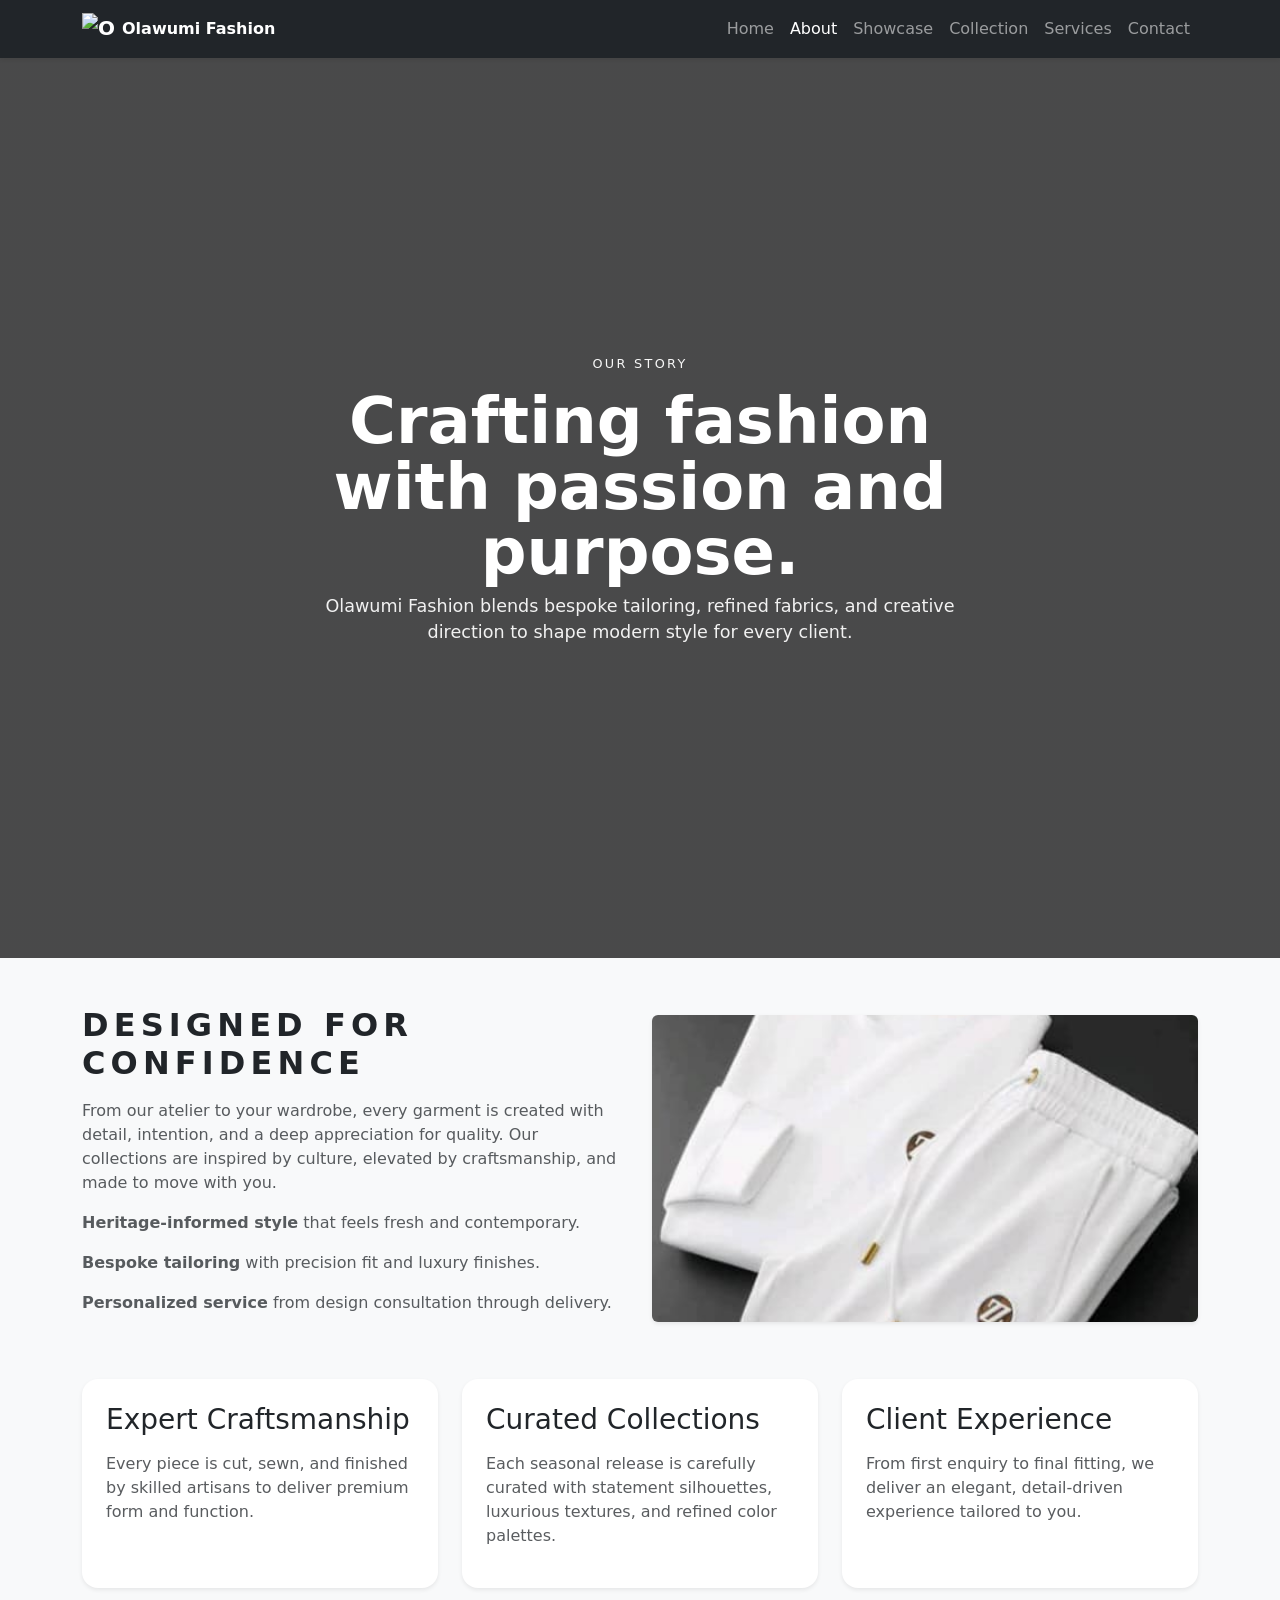
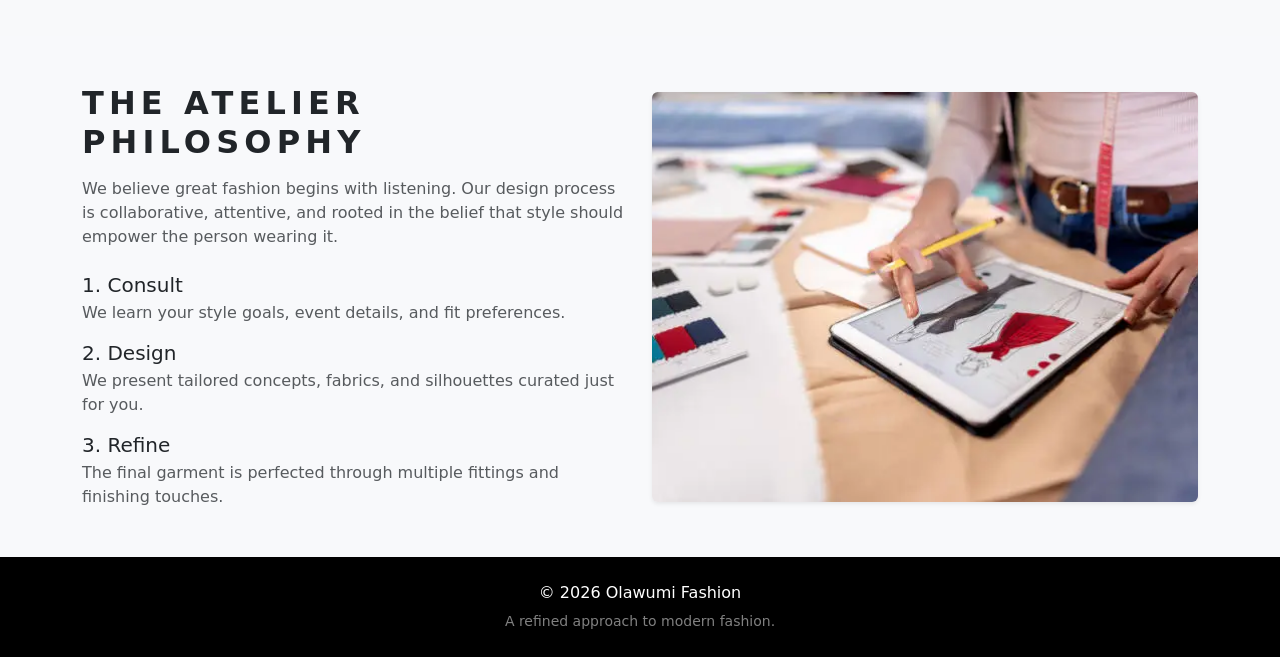
==== About.html @ b3a7b660 "land" ====
<!DOCTYPE html>
<html lang="en">
<head>
  <meta charset="utf-8" />
  <meta name="viewport" content="width=device-width, initial-scale=1" />
  <title>About — Olawumi Fashion</title>
  <link href="https://cdn.jsdelivr.net/npm/bootstrap@5.3.2/dist/css/bootstrap.min.css" rel="stylesheet" />
  <link rel="stylesheet" href="style.css" />
  <link rel="stylesheet" href="About.css" />
</head>
<body>
  <nav class="navbar navbar-expand-lg navbar-dark bg-dark sticky-top shadow-sm">
    <div class="container">
      <a class="navbar-brand d-flex align-items-center fw-bold" href="index.html">
        <img src="image/OF rbg.png" alt="Olawumi Fashion logo" class="me-2" />
        <span>Olawumi Fashion</span>
      </a>
      <button class="navbar-toggler" type="button" data-bs-toggle="collapse" data-bs-target="#navbarNav">
        <span class="navbar-toggler-icon"></span>
      </button>
      <div class="collapse navbar-collapse" id="navbarNav">
        <ul class="navbar-nav ms-auto">
          <li class="nav-item"><a class="nav-link" href="index.html#home">Home</a></li>
          <li class="nav-item"><a class="nav-link active" href="About.html">About</a></li>
          <li class="nav-item"><a class="nav-link" href="showcase.html">Showcase</a></li>
          <li class="nav-item"><a class="nav-link" href="collection.html">Collection</a></li>
          <li class="nav-item"><a class="nav-link" href="service.html">Services</a></li>
          <li class="nav-item"><a class="nav-link" href="contact.html">Contact</a></li>
        </ul>
      </div>
    </div>
  </nav>

  <main>
    <section class="hero about-hero d-flex align-items-center">
      <div class="overlay"></div>
      <div class="container text-white hero-content text-center">
        <p class="eyebrow text-uppercase mb-3">Our Story</p>
        <h1 class="display-5 fw-bold">Crafting fashion with passion and purpose.</h1>
        <p class="lead text-white-75">Olawumi Fashion blends bespoke tailoring, refined fabrics, and creative direction to shape modern style for every client.</p>
      </div>
    </section>

    <section class="py-5 bg-light">
      <div class="container">
        <div class="row align-items-center mb-5">
          <div class="col-lg-6">
            <h2 class="section-title">Designed for confidence</h2>
            <p class="text-muted">From our atelier to your wardrobe, every garment is created with detail, intention, and a deep appreciation for quality. Our collections are inspired by culture, elevated by craftsmanship, and made to move with you.</p>
            <ul class="list-unstyled text-muted">
              <li class="mb-3"><strong>Heritage-informed style</strong> that feels fresh and contemporary.</li>
              <li class="mb-3"><strong>Bespoke tailoring</strong> with precision fit and luxury finishes.</li>
              <li class="mb-3"><strong>Personalized service</strong> from design consultation through delivery.</li>
            </ul>
          </div>
          <div class="col-lg-6">
            <div class="ratio ratio-16x9 rounded overflow-hidden shadow-sm">
              <img src="Image/white.jpeg" alt="Boutique fashion studio" class="w-100 h-100 object-fit-cover" />
            </div>
          </div>
        </div>

        <div class="row g-4">
          <div class="col-md-4">
            <div class="story-card p-4 h-100 shadow-sm bg-white rounded-4">
              <h3>Expert Craftsmanship</h3>
              <p class="text-muted">Every piece is cut, sewn, and finished by skilled artisans to deliver premium form and function.</p>
            </div>
          </div>
          <div class="col-md-4">
            <div class="story-card p-4 h-100 shadow-sm bg-white rounded-4">
              <h3>Curated Collections</h3>
              <p class="text-muted">Each seasonal release is carefully curated with statement silhouettes, luxurious textures, and refined color palettes.</p>
            </div>
          </div>
          <div class="col-md-4">
            <div class="story-card p-4 h-100 shadow-sm bg-white rounded-4">
              <h3>Client Experience</h3>
              <p class="text-muted">From first enquiry to final fitting, we deliver an elegant, detail-driven experience tailored to you.</p>
            </div>
          </div>
        </div>
      </div>
    </section>

    <section class="py-5">
      <div class="container">
        <div class="row align-items-center">
          <div class="col-lg-6 order-lg-2 mb-4 mb-lg-0">
            <div class="ratio ratio-4x3 rounded overflow-hidden shadow-sm">
              <img src="Image/istockphoto-1455864808-612x612 (1).webp" alt="Designer working" class="w-100 h-100 object-fit-cover" />
            </div>
          </div>
          <div class="col-lg-6 order-lg-1">
            <h2 class="section-title">The Atelier Philosophy</h2>
            <p class="text-muted">We believe great fashion begins with listening. Our design process is collaborative, attentive, and rooted in the belief that style should empower the person wearing it.</p>
            <div class="mt-4">
              <div class="mb-3">
                <h5 class="mb-1">1. Consult</h5>
                <p class="text-muted mb-0">We learn your style goals, event details, and fit preferences.</p>
              </div>
              <div class="mb-3">
                <h5 class="mb-1">2. Design</h5>
                <p class="text-muted mb-0">We present tailored concepts, fabrics, and silhouettes curated just for you.</p>
              </div>
              <div>
                <h5 class="mb-1">3. Refine</h5>
                <p class="text-muted mb-0">The final garment is perfected through multiple fittings and finishing touches.</p>
              </div>
            </div>
          </div>
        </div>
      </div>
    </section>
  </main>

  <footer class="footer bg-black text-white py-4">
    <div class="container text-center">
      <p class="mb-1">© 2026 Olawumi Fashion</p>
      <small class="text-white-50">A refined approach to modern fashion.</small>
    </div>
  </footer>

  <script src="https://cdn.jsdelivr.net/npm/bootstrap@5.3.2/dist/js/bootstrap.bundle.min.js"></script>
</body>
</html>
---- style.css ----
body {
    margin: 0;
    font-family: "Inter", system-ui, -apple-system, BlinkMacSystemFont, "Segoe UI", sans-serif;
    background: #f8f9fb;
    color: #212529;
}

/* Navbar brand logo sizing */
.navbar-brand img {
    height: 32px;
    width: 32px;
    object-fit: contain;
}

.navbar-brand span {
    font-size: 1rem;
}

.hero {
    min-height: 100vh;
    position: relative;
    display: flex;
    align-items: center;
    background-image: linear-gradient(rgba(0, 0, 0, 0.55), rgba(0, 0, 0, 0.55)), url("https://images.unsplash.com/photo-1496747611176-843222e1e57c?auto=format&fit=crop&w=1600&q=80");
    background-size: cover;
    background-position: center;
}

.overlay {
    position: absolute;
    inset: 0;
    background: rgba(0, 0, 0, 0.35);
}

.hero-content {
    position: relative;
    z-index: 2;
    max-width: 700px;
    margin: 0 auto;
}

.hero .eyebrow {
    color: #f7f7f7;
    letter-spacing: 0.18em;
    font-size: 0.8rem;
}

.hero h1 {
    font-size: clamp(2.75rem, 5vw, 4.5rem);
    font-weight: 700;
    line-height: 1.02;
}

.hero p {
    font-size: 1.1rem;
    color: #f1f1f1;
}

.section-title {
    letter-spacing: 0.16em;
    text-transform: uppercase;
    font-weight: 700;
    margin-bottom: 1rem;
}

.card-img-top {
    height: 280px;
    object-fit: cover;
}

.card {
    border-radius: 1rem;
}

footer {
    background: #111111;
}

footer p,
footer small {
    margin: 0;
}

@media (max-width: 992px) {
    .card-img-top {
        height: 240px;
    }
}

@media (max-width: 768px) {
    .hero {
        min-height: 80vh;
    }
    .card-img-top {
        height: 220px;
    }
}

@media (max-width: 576px) {
    .hero {
        min-height: 70vh;
    }
    .hero h1 {
        font-size: 2.5rem;
    }
    .hero p {
        font-size: 1rem;
    }
}
---- About.css ----
.about-hero {
  background-image: linear-gradient(rgba(0,0,0,0.55), rgba(0,0,0,0.55)), url("https://images.unsplash.com/photo-1521572163474-6864f9cf17ab?auto=format&fit=crop&w=1600&q=80");
}
.story-card h3 {
  margin-bottom: 1rem;
}
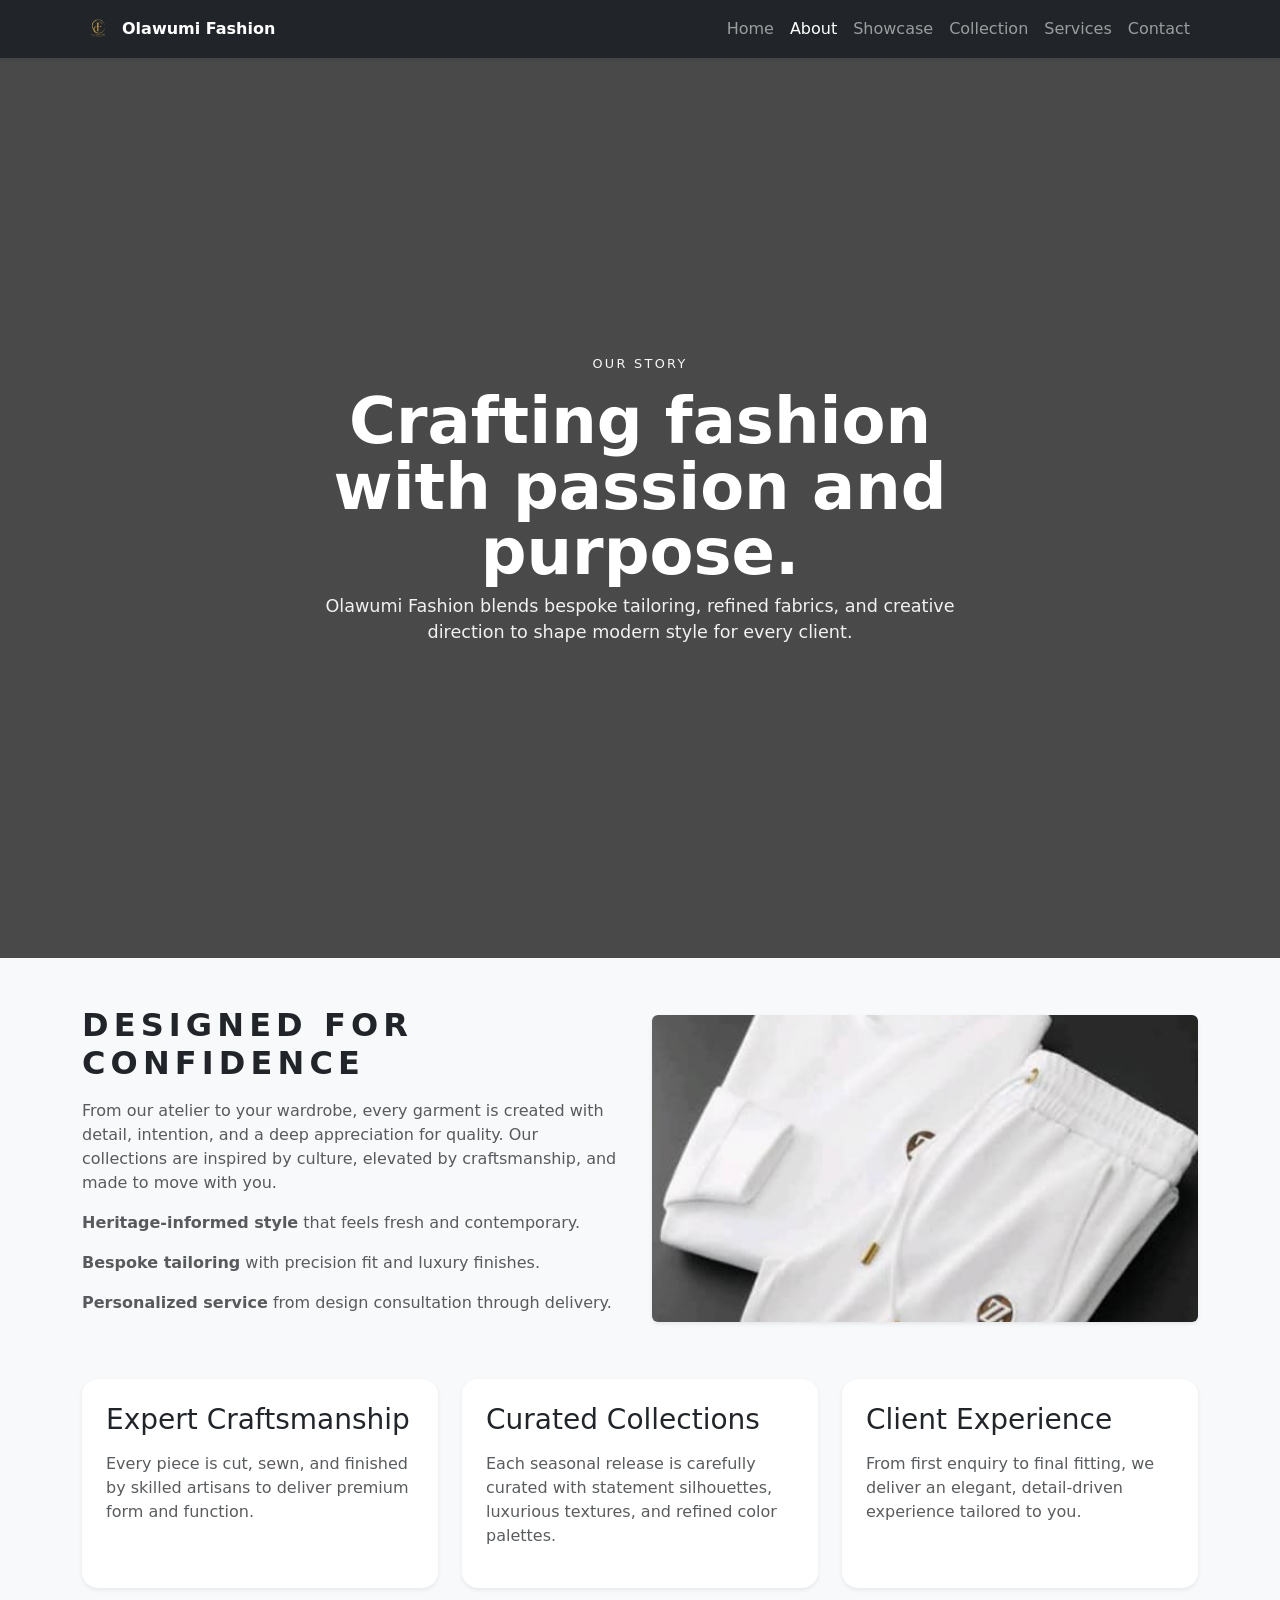
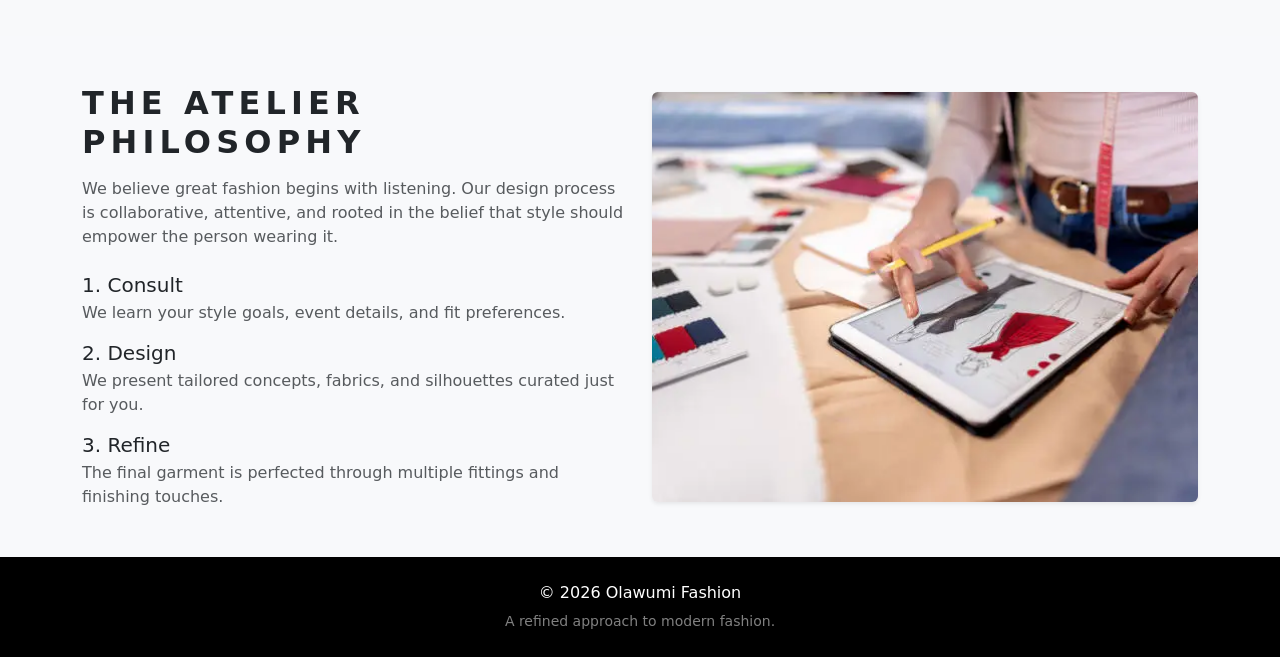
==== commit c14990bb: "image update" ====
--- a/About.html
+++ b/About.html
@@ -12,7 +12,7 @@
   <nav class="navbar navbar-expand-lg navbar-dark bg-dark sticky-top shadow-sm">
     <div class="container">
       <a class="navbar-brand d-flex align-items-center fw-bold" href="index.html">
-        <img src="image/OF rbg.png" alt="Olawumi Fashion logo" class="me-2" />
+        <img src="Image/Ofrbg.png" alt="Olawumi Fashion logo" class="me-2" />
         <span>Olawumi Fashion</span>
       </a>
       <button class="navbar-toggler" type="button" data-bs-toggle="collapse" data-bs-target="#navbarNav">
